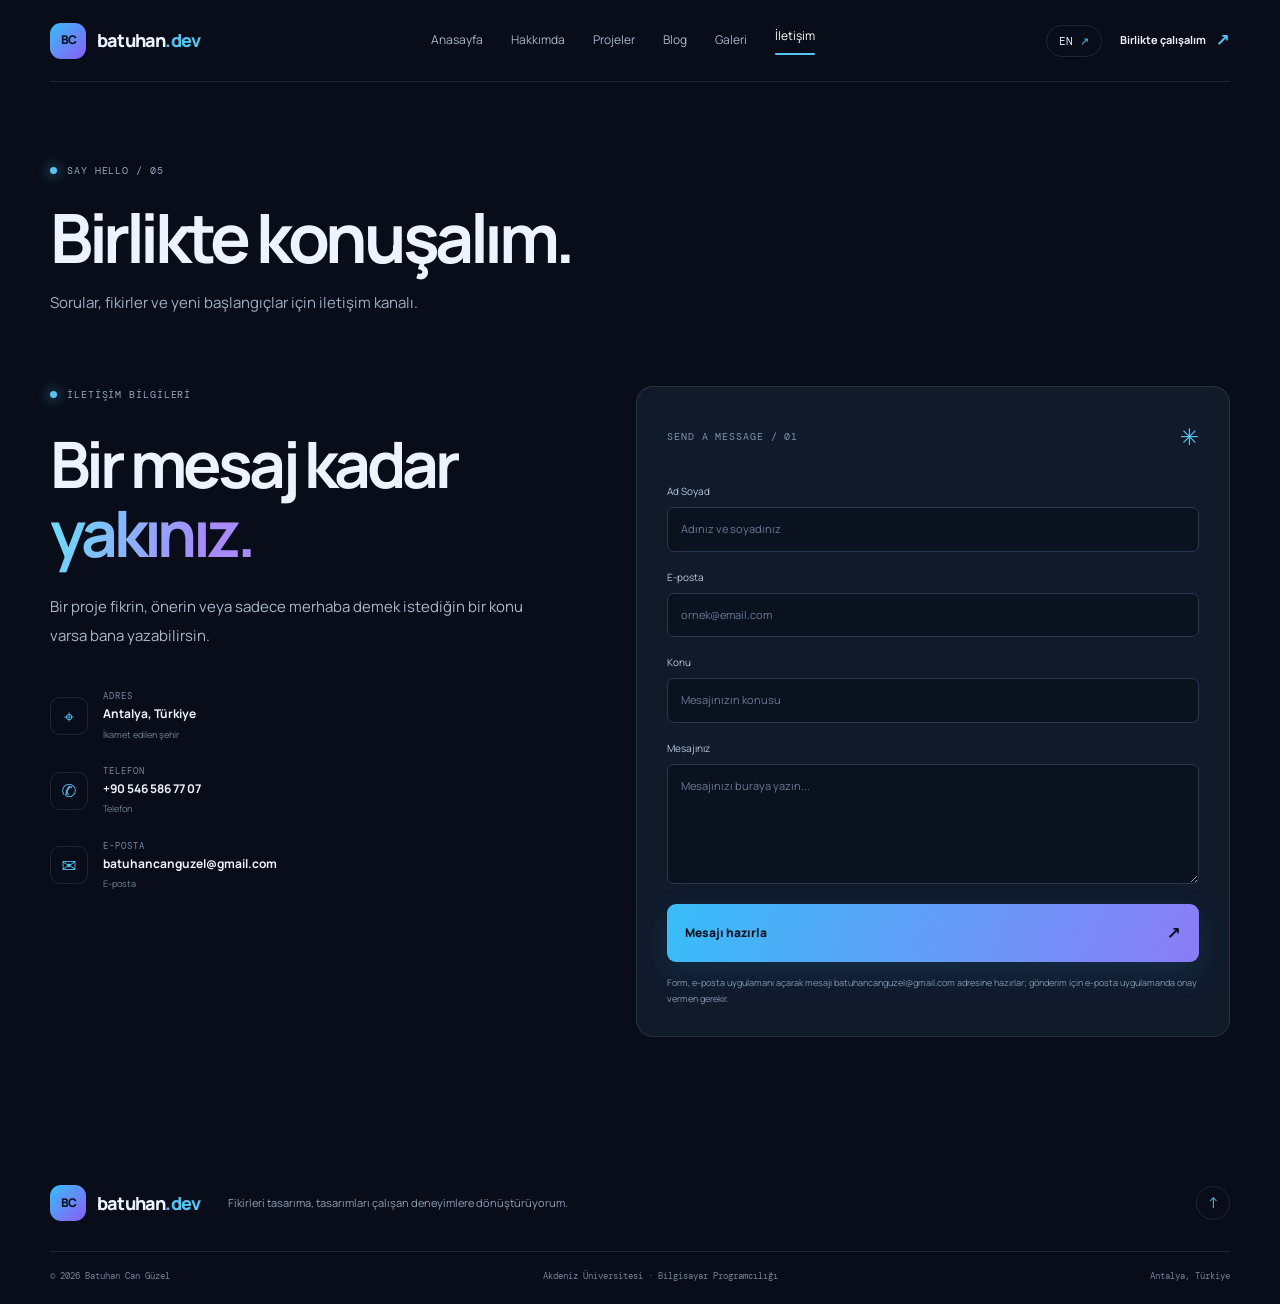
==== contact.html @ fa3dcd1e "Kişisel portfolyo sitesi eklendi Kişisel portfolyo sitesi eklendi" ====
<!DOCTYPE html>
<html lang="tr"><head><meta charset="utf-8"/><meta content="width=device-width, initial-scale=1" name="viewport"/><meta content="#080d19" name="theme-color"/><title>İletişim | Batuhan Can Güzel</title><meta content="Batuhan Can Güzel ile iletişime geçin. Antalya, Türkiye; kişisel iletişim formu ve iletişim bilgileri." name="description"/><meta content="index,follow" name="robots"/><meta content="Batuhan Can Güzel" name="author"/><meta content="website" property="og:type"/><meta content="İletişim | Batuhan Can Güzel" property="og:title"/><meta content="Batuhan Can Güzel ile iletişime geçin. Antalya, Türkiye; kişisel iletişim formu ve iletişim bilgileri." property="og:description"/><meta content="tr_TR" property="og:locale"/><link href="assets/favicon.svg" rel="icon" type="image/svg+xml"/><link href="https://fonts.googleapis.com" rel="preconnect"/><link crossorigin="" href="https://fonts.gstatic.com" rel="preconnect"/><link href="https://fonts.googleapis.com/css2?family=DM+Mono:wght@400;500&amp;family=Manrope:wght@400;500;600;700;800&amp;display=swap" rel="stylesheet"/><link href="css/style.css" rel="stylesheet"/><script type="application/ld+json">{"@context":"https://schema.org","@type":"Person","name":"Batuhan Can Güzel","jobTitle":"Computer Programming Student","description":"Akdeniz Üniversitesi Bilgisayar Programcılığı öğrencisi; web tasarımı ve yazılım teknolojileriyle ilgileniyor.","address":{"@type":"PostalAddress","addressLocality":"Antalya","addressCountry":"TR"},"alumniOf":{"@type":"CollegeOrUniversity","name":"Akdeniz Üniversitesi"},"knowsAbout":["HTML","CSS","JavaScript","Web Design","Responsive Design"],"telephone":"+90 546 586 77 07","email":"batuhancanguzel@gmail.com"}</script></head><body data-page="contact" id="top"><header class="site-header"><a aria-label="Batuhan Can Güzel ana sayfa" class="brand" href="index.html"><span class="brand-mark">BC</span><span class="brand-name">batuhan<span>.dev</span></span></a><button aria-expanded="false" aria-label="Menüyü aç" class="menu-toggle"><i></i><i></i><i></i></button><nav aria-label="Ana navigasyon" class="main-nav"><a data-en="Home" data-nav="index" data-tr="Anasayfa" href="index.html">Anasayfa</a><a data-en="About" data-nav="about" data-tr="Hakkımda" href="about.html">Hakkımda</a><a data-en="Projects" data-nav="projects" data-tr="Projeler" href="projects.html">Projeler</a><a data-en="Blog" data-nav="blog" data-tr="Blog" href="blog.html">Blog</a><a data-en="Gallery" data-nav="gallery" data-tr="Galeri" href="gallery.html">Galeri</a><a data-en="Contact" data-nav="contact" data-tr="İletişim" href="contact.html">İletişim</a></nav><div class="header-actions"><button aria-label="Switch language" class="lang-switch" type="button">EN <span>↗</span></button><a class="header-cta" href="contact.html"><span data-en="Let's connect" data-tr="Birlikte çalışalım">Birlikte çalışalım</span><b>↗</b></a></div></header><main><section class="page-intro wrap"><div class="eyebrow"><span class="eyebrow-dot"></span>SAY HELLO / 05</div><h1>Birlikte konuşalım.</h1><p class="page-lead" data-en="An open channel for questions, ideas and new beginnings." data-tr="Sorular, fikirler ve yeni başlangıçlar için iletişim kanalı.">Sorular, fikirler ve yeni başlangıçlar için iletişim kanalı.</p></section><section class="wrap content-section contact-layout"><div class="contact-copy"><div class="eyebrow"><span class="eyebrow-dot"></span><span data-en="CONTACT DETAILS" data-tr="İLETİŞİM BİLGİLERİ">İLETİŞİM BİLGİLERİ</span></div><h2 data-en="Just one message&lt;br&gt;&lt;em&gt;away.&lt;/em&gt;" data-tr="Bir mesaj kadar&lt;br&gt;&lt;em&gt;yakınız.&lt;/em&gt;">Bir mesaj kadar<br/><em>yakınız.</em></h2><p class="large-copy" data-en="Have a project idea, a suggestion, or just want to say hello? Send me a message." data-tr="Bir proje fikrin, önerin veya sadece merhaba demek istediğin bir konu varsa bana yazabilirsin.">Bir proje fikrin, önerin veya sadece merhaba demek istediğin bir konu varsa bana yazabilirsin.</p><div class="contact-details"><div><span class="detail-icon">⌖</span><p><small data-en="LOCATION" data-tr="ADRES">ADRES</small><strong>Antalya, Türkiye</strong><em data-en="City of residence" data-tr="İkamet edilen şehir">İkamet edilen şehir</em></p></div><div><span class="detail-icon">✆</span><p><small data-en="PHONE" data-tr="TELEFON">TELEFON</small><strong><a href="tel:+905465867707">+90 546 586 77 07</a></strong><em data-en="Phone" data-tr="Telefon">Telefon</em></p></div><div><span class="detail-icon">✉</span><p><small data-en="EMAIL" data-tr="E-POSTA">E-POSTA</small><strong><a href="mailto:batuhancanguzel@gmail.com">batuhancanguzel@gmail.com</a></strong><em data-en="Email" data-tr="E-posta">E-posta</em></p></div></div></div><form class="contact-form" id="contactForm"><div class="form-top"><span class="mono">SEND A MESSAGE / 01</span><span class="form-asterisk">✳</span></div><label data-en="Full name" data-tr="Ad Soyad" for="name">Ad Soyad</label><input data-placeholder-en="Your full name" data-placeholder-tr="Adınız ve soyadınız" id="name" name="name" placeholder="Adınız ve soyadınız" required="" type="text"/><label data-en="Email" data-tr="E-posta" for="email">E-posta</label><input id="email" name="email" placeholder="ornek@email.com" required="" type="email"/><label data-en="Subject" data-tr="Konu" for="subject">Konu</label><input data-placeholder-en="Message subject" data-placeholder-tr="Mesajınızın konusu" id="subject" name="subject" placeholder="Mesajınızın konusu" required="" type="text"/><label data-en="Your message" data-tr="Mesajınız" for="message">Mesajınız</label><textarea data-placeholder-en="Write your message here..." data-placeholder-tr="Mesajınızı buraya yazın..." id="message" name="message" placeholder="Mesajınızı buraya yazın..." required="" rows="5"></textarea><button class="btn btn-primary form-submit" type="submit"><span data-en="Prepare message" data-tr="Mesajı hazırla">Mesajı hazırla</span><b>↗</b></button><p aria-live="polite" class="form-feedback" data-en="The form prepares an email to batuhancanguzel@gmail.com in your mail app; you must confirm sending there." data-tr="Form, e-posta uygulamanı açarak mesajı batuhancanguzel@gmail.com adresine hazırlar; gönderim için e-posta uygulamanda onay vermen gerekir." id="formFeedback" role="status">Form, e-posta uygulamanı açarak mesajı batuhancanguzel@gmail.com adresine hazırlar; gönderim için e-posta uygulamanda onay vermen gerekir.</p></form></section></main><footer class="site-footer"><div class="footer-top"><a class="brand" href="index.html"><span class="brand-mark">BC</span><span class="brand-name">batuhan<span>.dev</span></span></a><p data-en="Turning ideas into designs and designs into working experiences." data-tr="Fikirleri tasarıma, tasarımları çalışan deneyimlere dönüştürüyorum.">Fikirleri tasarıma, tasarımları çalışan deneyimlere dönüştürüyorum.</p><a aria-label="Yukarı çık" class="back-top" href="#top">↑</a></div><div class="footer-bottom"><span>© <span id="year"></span> Batuhan Can Güzel</span><span data-en="Akdeniz University · Computer Programming" data-tr="Akdeniz Üniversitesi · Bilgisayar Programcılığı">Akdeniz Üniversitesi · Bilgisayar Programcılığı</span><span>Antalya, Türkiye</span></div></footer><script defer="" src="js/site.js"></script></body></html>
---- css/style.css ----
/* BATUHAN.DEV — custom responsive portfolio */
:root{--bg:#080d19;--panel:#101827;--panel2:#131e30;--line:rgba(148,163,184,.17);--text:#eef4ff;--muted:#9aa9be;--blue:#55c4f4;--violet:#a78bfa;--accent:#78aaff;--max:1180px;--radius:22px;--font:'Manrope',system-ui,sans-serif;--mono:'DM Mono',monospace}*{box-sizing:border-box}html{scroll-behavior:smooth}body{margin:0;background:var(--bg);color:var(--text);font-family:var(--font);font-size:15px;line-height:1.7;overflow-x:hidden}body:before{content:"";position:fixed;inset:0;pointer-events:none;opacity:.18;z-index:-1;background-image:radial-gradient(rgba(148,163,184,.22) .7px,transparent .7px);background-size:22px 22px}a{color:inherit;text-decoration:none}img{display:block;max-width:100%}button,input,textarea{font:inherit}.wrap{width:min(var(--max),calc(100% - 40px));margin-inline:auto}.mono,.eyebrow,.post-meta,.timeline-date,.gallery-item figcaption>span{font-family:var(--mono);letter-spacing:.09em;font-size:10px}.site-header{height:82px;width:min(var(--max),calc(100% - 40px));margin:auto;display:flex;align-items:center;justify-content:space-between;border-bottom:1px solid var(--line);position:relative;z-index:20}.brand{display:flex;align-items:center;gap:11px;flex-shrink:0}.brand-mark{width:36px;height:36px;display:grid;place-items:center;border-radius:11px;background:linear-gradient(135deg,#38bdf8,#8b5cf6);font-weight:800;color:#07111e;font-size:12px;letter-spacing:-1px}.brand-name{font-size:18px;font-weight:800;letter-spacing:-.8px}.brand-name span{color:var(--blue)}.main-nav{display:flex;align-items:center;gap:28px}.main-nav a{font-size:12px;color:#a9b6c9;transition:.2s}.main-nav a:hover,.main-nav a.active{color:#fff}.main-nav a.active:after{content:"";display:block;height:2px;background:var(--blue);margin-top:7px;border-radius:4px}.header-actions{display:flex;align-items:center;gap:18px}.lang-switch{background:transparent;border:1px solid var(--line);color:#dbeafe;padding:8px 12px;border-radius:50px;font:11px var(--mono);cursor:pointer}.lang-switch span{color:var(--blue)}.header-cta{font-size:11px;font-weight:700;display:flex;gap:10px;align-items:center}.header-cta b{color:var(--blue);font-size:17px}.menu-toggle{display:none}.hero{min-height:640px;display:grid;grid-template-columns:1.04fr .96fr;align-items:center;gap:50px;padding-top:46px;padding-bottom:75px}.eyebrow{display:flex;align-items:center;gap:10px;color:#92a7c1}.eyebrow-dot{width:7px;height:7px;background:var(--blue);box-shadow:0 0 14px var(--blue);border-radius:50%;display:inline-block;flex-shrink:0}.eyebrow-line{height:1px;width:48px;background:var(--line)}h1,h2,h3,p{margin-top:0}h1,h2{letter-spacing:-.065em;line-height:1.08;font-weight:700}h1{font-size:clamp(48px,6.2vw,76px);margin:24px 0 22px}h2{font-size:clamp(34px,4.2vw,52px);margin:20px 0 0}h1 em,h2 em{font-style:normal;background:linear-gradient(100deg,#70d6fa 8%,#a78bfa 75%);background-clip:text;color:transparent}.hero-lead,.large-copy{color:#aab7ca;font-size:16px;line-height:1.9;max-width:560px}.hero-actions{display:flex;align-items:center;gap:25px;margin-top:30px}.btn{display:inline-flex;align-items:center;justify-content:space-between;gap:25px;border:0;border-radius:9px;padding:15px 18px;font-size:12px;font-weight:800;transition:transform .25s,box-shadow .25s;cursor:pointer}.btn:hover{transform:translateY(-3px)}.btn-primary{background:linear-gradient(110deg,#38bdf8,#8b7cf6);color:#07111e;box-shadow:0 10px 30px rgba(56,189,248,.13)}.btn b{font-size:17px}.text-link{font-size:12px;color:#d4dfef;display:inline-flex;align-items:center;gap:12px}.text-link span:last-child{font-size:18px;color:var(--blue);transition:transform .2s}.text-link:hover span:last-child{transform:translateX(5px)}.hero-meta{display:flex;gap:26px;align-items:center;margin-top:54px;color:#8294ad;font-size:10px}.hero-meta>span:first-child{display:flex;align-items:center;gap:9px}.status-pulse{width:7px;height:7px;border-radius:50%;background:#4ade80;box-shadow:0 0 0 4px rgba(74,222,128,.1)}.hero-visual{position:relative;min-height:500px;display:grid;place-items:center}.visual-glow{position:absolute;width:360px;height:360px;border-radius:50%;background:radial-gradient(circle,rgba(64,146,255,.23),rgba(139,92,246,.12) 48%,transparent 72%);filter:blur(12px)}.orbit{position:absolute;border:1px solid rgba(125,170,230,.18);border-radius:50%;transform:rotate(-22deg)}.orbit-one{width:500px;height:230px}.orbit-two{width:440px;height:310px;transform:rotate(48deg)}.profile-card{position:relative;width:min(330px,82%);padding:15px;background:rgba(17,29,49,.88);border:1px solid rgba(148,183,230,.23);border-radius:20px;box-shadow:0 28px 90px rgba(0,0,0,.35);transform:rotate(2deg);backdrop-filter:blur(12px)}.profile-card-top,.profile-card-bottom{display:flex;justify-content:space-between;align-items:center}.profile-card-top{color:#8093ad;padding:3px 4px 13px}.card-dots{letter-spacing:3px;color:#71839b;font-size:9px}.profile-avatar{height:300px;overflow:hidden;border-radius:13px;background:#1b2940}.profile-avatar img{width:100%;height:100%;object-fit:cover}.profile-card-bottom{padding:15px 4px 4px}.profile-card-bottom div{display:grid;gap:3px}.profile-card-bottom strong{font-size:13px}.profile-card-bottom span:not(.card-arrow){font-size:10px;color:#8fa3bc}.card-arrow{color:var(--blue);font-size:22px}.floating-tag{position:absolute;display:flex;align-items:center;gap:9px;padding:11px 14px;background:#121e31;border:1px solid rgba(148,183,230,.2);border-radius:10px;box-shadow:0 12px 35px rgba(0,0,0,.25);font-size:10px;color:#c9d6e8}.tag-code{top:95px;left:0}.tag-design{right:-5px;bottom:100px}.tag-icon{font-size:17px;color:var(--blue)}.visual-index{position:absolute;right:12px;top:20px;color:#6f839e}.ticker{overflow:hidden;border-block:1px solid var(--line);background:#0c1422}.ticker-track{display:flex;align-items:center;justify-content:space-around;gap:38px;white-space:nowrap;min-width:850px;padding:17px 0;color:#8799b2;font:10px var(--mono);letter-spacing:.17em}.ticker-track b{color:var(--blue);font-size:17px}.section{padding-top:110px;padding-bottom:110px}.section-muted{background:#0b1321;border-block:1px solid rgba(148,163,184,.07)}.section-heading{display:flex;justify-content:space-between;align-items:end;gap:30px;margin-bottom:48px}.section-heading h2{margin-top:18px}.section-heading>.text-link{margin-bottom:7px}.intro-grid{display:grid;grid-template-columns:1.25fr .75fr;gap:100px;align-items:start}.intro-grid .large-copy{font-size:19px;max-width:680px}.intro-note{border-left:1px solid rgba(85,196,244,.4);padding:8px 0 8px 22px;margin-top:5px}.note-number{font:10px var(--mono);color:var(--blue)}.intro-note p{font-size:12px;color:#98a8be;margin:14px 0 0}.project-grid{display:grid;grid-template-columns:repeat(3,1fr);gap:20px}.project-card{display:block}.project-art{position:relative;padding:10px;background:#111d30;border:1px solid var(--line);border-radius:15px;overflow:hidden}.project-art img{width:100%;aspect-ratio:1.5;object-fit:cover;border-radius:9px;transition:transform .5s}.project-card:hover .project-art img{transform:scale(1.035)}.art-index{position:absolute;top:20px;left:20px;background:rgba(7,13,25,.7);border:1px solid rgba(255,255,255,.2);border-radius:5px;padding:4px 8px;font:10px var(--mono)}.project-info{display:flex;justify-content:space-between;align-items:center;padding:18px 3px}.project-info h3{font-size:15px;margin:0 0 4px}.project-info p{font-size:10px;color:#8fa0b7;margin:0}.round-arrow{width:34px;height:34px;border:1px solid var(--line);border-radius:50%;display:grid;place-items:center;color:var(--blue);transition:.2s}.project-card:hover .round-arrow{background:var(--blue);color:#07111e}.interest-grid{display:grid;grid-template-columns:repeat(4,1fr);border-block:1px solid var(--line)}.interest-item{padding:30px 23px;border-right:1px solid var(--line)}.interest-item:first-child{padding-left:0}.interest-item:last-child{border:0}.interest-symbol{font-size:25px;color:var(--blue)}.interest-item h3{font-size:14px;margin:17px 0 7px}.interest-item p{font-size:11px;color:#94a6bd;margin:0}.closing-cta{background:linear-gradient(110deg,#12334b,#25234c 65%,#30204b);padding:76px 0}.closing-inner{display:flex;align-items:center;justify-content:space-between;gap:30px}.closing-cta h2{font-size:clamp(40px,5vw,62px);margin-top:18px}.btn-light{background:#eff6ff;color:#101827}.site-footer{width:min(var(--max),calc(100% - 40px));margin:auto;padding:38px 0 22px}.footer-top{display:flex;align-items:center;gap:28px;border-bottom:1px solid var(--line);padding-bottom:30px}.footer-top p{margin:0;color:#8fa0b7;font-size:11px}.back-top{margin-left:auto;width:34px;height:34px;border:1px solid var(--line);border-radius:50%;display:grid;place-items:center;color:var(--blue)}.footer-bottom{display:flex;justify-content:space-between;gap:20px;padding-top:18px;color:#71849c;font:9px var(--mono)}.page-intro{padding-top:80px;padding-bottom:45px}.page-intro h1{font-size:clamp(45px,6vw,68px);margin:22px 0 0;max-width:900px}.page-lead{width:min(var(--max),calc(100% - 40px));margin:-15px auto 58px;color:#9eafc5;font-size:15px;max-width:650px}.content-section{padding-bottom:110px}.about-layout{display:grid;grid-template-columns:320px 1fr;gap:85px;padding-top:35px}.portrait-frame{position:relative;border-radius:18px;overflow:hidden;background:#17243a}.portrait-frame img{width:100%;aspect-ratio:4/5;object-fit:cover}.photo-edit-label{position:absolute;bottom:15px;left:15px;padding:7px 10px;border-radius:5px;background:rgba(8,13,25,.75);font:9px var(--mono);letter-spacing:.12em;color:#cdeaff}.side-contact{margin-top:22px;padding:20px;border:1px solid var(--line);border-radius:13px}.side-contact>.mono{color:var(--blue)}.side-contact p{display:grid;margin:18px 0 0;gap:2px}.side-contact p span{font-size:10px;color:#7f91aa}.side-contact p strong{font-size:12px;font-weight:600}.about-main h2{font-size:clamp(42px,5vw,62px);margin:26px 0}.about-main .large-copy{font-size:17px}.about-main>p:not(.large-copy){color:#99a9bd;font-size:13px;line-height:1.9}.about-main blockquote{margin:32px 0;padding:23px 27px;border-left:2px solid var(--blue);background:#101b2c;border-radius:0 12px 12px 0}.about-main blockquote p{font-size:15px;color:#d8e5f5;margin:0 0 10px}.about-main cite{font:9px var(--mono);letter-spacing:.1em;color:#7f94af}.code-heading{display:flex;justify-content:space-between;color:var(--blue);font:9px var(--mono);letter-spacing:.1em;margin-bottom:10px}.about-code pre,.code-snippet pre{background:#070d18;border:1px solid var(--line);padding:19px;border-radius:11px;overflow:auto;color:#c4d5e9;font:11px/1.9 var(--mono)}.abbr-note{font-size:12px!important;margin-top:18px}.abbr-note abbr{color:#9ddfff;text-decoration:underline dotted}.abbr-note code{color:#c4b5fd;background:#151c31;padding:3px 5px;border-radius:4px}.timeline{border-top:1px solid var(--line)}.timeline-row{position:relative;display:grid;grid-template-columns:180px 1fr;gap:20px;padding:27px 0;border-bottom:1px solid var(--line)}.timeline-date{color:var(--blue);padding-top:7px}.timeline-row h3{font-size:17px;margin:0 0 4px}.timeline-row p{color:#91a3ba;font-size:12px;margin:0}.timeline-dot{position:absolute;left:-5px;top:38px;width:9px;height:9px;border-radius:50%;background:var(--blue);box-shadow:0 0 0 5px rgba(85,196,244,.1)}.small-note{font:10px var(--mono);color:#8396af}.table-wrap{overflow-x:auto;border:1px solid var(--line);border-radius:13px}.schedule-table{width:100%;border-collapse:collapse;min-width:650px;text-align:left}.schedule-table th{font:9px var(--mono);letter-spacing:.12em;color:#7f95b1;background:#111d2f;padding:17px 20px}.schedule-table td{font-size:11px;color:#b8c8dc;padding:16px 20px;border-top:1px solid var(--line)}.schedule-table td:first-child{font:10px var(--mono);color:#6fcdf3}.schedule-table tr:hover td{background:rgba(85,196,244,.035)}.skills-layout{display:grid;grid-template-columns:.9fr 1.1fr;gap:100px}.skills-layout h2{margin:20px 0}.skills-layout>div:first-child p{font-size:11px;color:#8799b0;max-width:330px}.skill{margin-bottom:22px}.skill>div:first-child{display:flex;justify-content:space-between;font-size:11px;margin-bottom:9px}.skill>div:first-child span{font:10px var(--mono);color:var(--blue)}.skill-track{height:5px;border-radius:5px;background:#1d2b42;overflow:hidden}.skill-track i{display:block;width:var(--level);height:100%;border-radius:5px;background:linear-gradient(90deg,#38bdf8,#a78bfa)}.lists-layout{display:grid;grid-template-columns:1fr 1fr;gap:100px}.lists-layout h2{margin-bottom:25px}.number-list,.clean-list{padding:0;margin:0;list-style:none;counter-reset:interest}.number-list li{counter-increment:interest;display:flex;align-items:center;gap:15px;padding:13px 0;border-bottom:1px solid var(--line);font-size:12px;color:#c8d5e6}.number-list li:before{content:"0" counter(interest);font:10px var(--mono);color:var(--blue)}.clean-list li{position:relative;padding:13px 0 13px 23px;border-bottom:1px solid var(--line);font-size:12px;color:#c8d5e6}.clean-list li:before{content:"↗";position:absolute;left:0;color:var(--blue)}.project-feature{display:grid;grid-template-columns:1.1fr .9fr;gap:65px;align-items:center;margin:10px 0 90px;scroll-margin-top:100px}.project-feature.reverse{grid-template-columns:.9fr 1.1fr}.project-feature.reverse .project-feature-image{order:2}.project-feature-image{padding:12px;background:#111d30;border:1px solid var(--line);border-radius:17px}.project-feature-image img{width:100%;aspect-ratio:1.5;object-fit:cover;border-radius:9px}.project-feature-copy>.mono{color:var(--blue)}.project-feature-copy h2{font-size:clamp(42px,5vw,60px);margin:21px 0}.project-feature-copy p{font-size:13px;color:#9bacc0;line-height:1.9}.tag-list{display:flex;flex-wrap:wrap;gap:8px;margin-top:23px}.tag-list span{padding:6px 9px;border:1px solid var(--line);border-radius:4px;color:#9eb0c7;font:9px var(--mono)}.notice-box{display:flex;gap:16px;padding:20px 23px;border:1px solid rgba(85,196,244,.22);background:rgba(28,71,102,.15);border-radius:12px}.notice-icon{font-size:20px;color:var(--blue)}.notice-box p{font-size:11px;color:#a4b6cc;margin:0;line-height:1.8}.blog-list{display:grid;gap:75px}.blog-post{display:grid;grid-template-columns:.9fr 1.1fr;gap:55px;align-items:start;padding-bottom:65px;border-bottom:1px solid var(--line)}.blog-image{position:relative;padding:9px;border:1px solid var(--line);border-radius:15px;background:#111d30}.blog-image img{width:100%;border-radius:8px;aspect-ratio:1.5;object-fit:cover}.blog-number{position:absolute;top:20px;left:20px;padding:5px 9px;background:rgba(8,13,25,.8);border:1px solid var(--line);border-radius:5px;font:10px var(--mono)}.post-meta{display:flex;gap:18px;color:#71c8ef;margin:0 0 15px}.post-meta span+span{color:#7e90a8}.blog-copy h2{font-size:clamp(26px,3vw,36px);letter-spacing:-.04em;margin:0 0 18px}.blog-copy>p{font-size:12px;line-height:1.9;color:#9eafc4}.code-snippet{margin:20px 0}.code-snippet>.mono{font-size:9px;color:var(--blue)}.code-snippet pre{margin:8px 0}.gallery-grid{display:grid;grid-template-columns:1.2fr .8fr .8fr;grid-auto-rows:290px;gap:17px}.gallery-item{position:relative;margin:0;overflow:hidden;border-radius:15px;background:#14213a;border:1px solid var(--line)}.gallery-item img{width:100%;height:100%;object-fit:cover;transition:transform .5s}.gallery-item:hover img{transform:scale(1.04)}.gallery-item:after{content:"";position:absolute;inset:35% 0 0;background:linear-gradient(transparent,rgba(5,10,19,.94))}.gallery-item figcaption{position:absolute;z-index:1;bottom:20px;left:21px;right:20px}.gallery-item figcaption>span{color:#80d8ff}.gallery-item figcaption strong{display:block;font-size:15px;margin:7px 0 2px}.gallery-item figcaption p{font-size:10px;color:#afbed1;margin:0}.gallery-large{grid-row:span 2}.gallery-wide{grid-column:span 2}.gallery-grid+.notice-box{margin-top:35px}.contact-layout{display:grid;grid-template-columns:.9fr 1.1fr;gap:100px;padding-top:25px}.contact-copy h2{font-size:clamp(45px,5vw,65px);margin:26px 0}.contact-copy .large-copy{font-size:15px}.contact-details{margin-top:40px;display:grid;gap:23px}.contact-details>div{display:flex;gap:15px;align-items:center}.detail-icon{width:38px;height:38px;border:1px solid var(--line);border-radius:10px;display:grid;place-items:center;color:var(--blue);font-size:18px}.contact-details p{display:grid;gap:2px;margin:0}.contact-details small{font:9px var(--mono);color:#7188a4;letter-spacing:.12em}.contact-details strong{font-size:12px}.contact-details em{font-style:normal;font-size:9px;color:#71839b}.contact-form{padding:30px;background:#101a2b;border:1px solid var(--line);border-radius:17px}.form-top{display:flex;justify-content:space-between;align-items:center;margin-bottom:27px;color:#7e94b1}.form-asterisk{font-size:23px;color:var(--blue)}.contact-form label{display:block;font-size:10px;color:#b6c7dc;margin:17px 0 7px}.contact-form input,.contact-form textarea{display:block;width:100%;border:1px solid #263751;background:#0a1220;color:#eef4ff;border-radius:7px;padding:12px 13px;font-size:11px;outline:none;resize:vertical}.contact-form input:focus,.contact-form textarea:focus{border-color:#55c4f4;box-shadow:0 0 0 3px rgba(85,196,244,.08)}.contact-form input::placeholder,.contact-form textarea::placeholder{color:#667b97}.form-submit{width:100%;margin-top:20px}.form-feedback{margin:13px 0 0;color:#8297b2;font-size:9px;line-height:1.7}.form-feedback.success{color:#86efac}.form-feedback.error{color:#fda4af}
@media(max-width:1000px){.main-nav{gap:17px}.header-cta{display:none}.hero{gap:20px}.hero-visual{transform:scale(.9)}.about-layout{gap:45px;grid-template-columns:280px 1fr}.contact-layout{gap:55px}.skills-layout,.lists-layout{gap:55px}.blog-post{gap:30px}}
@media(max-width:760px){.wrap,.site-header,.site-footer{width:min(100% - 34px,var(--max))}.site-header{height:70px}.menu-toggle{display:flex;flex-direction:column;gap:5px;border:0;background:transparent;padding:8px;order:3}.menu-toggle i{display:block;width:21px;height:2px;background:#d8e6f6;border-radius:3px}.main-nav{display:none;position:absolute;top:69px;left:-17px;right:-17px;background:#0d1728;padding:18px 22px 22px;border-bottom:1px solid var(--line);flex-direction:column;align-items:stretch;gap:0}.main-nav.open{display:flex}.main-nav a{padding:12px 0;border-bottom:1px solid rgba(148,163,184,.09)}.main-nav a.active:after{display:none}.header-actions{margin-left:auto;margin-right:12px}.brand-name{font-size:16px}.hero{grid-template-columns:1fr;padding-top:65px;padding-bottom:55px;gap:20px}.hero-copy{position:relative;z-index:2}.hero h1{font-size:clamp(46px,12vw,68px)}.hero-lead{font-size:14px}.hero-visual{min-height:430px;transform:none;margin-top:0}.profile-card{width:270px}.profile-avatar{height:260px}.orbit-one{width:370px;height:200px}.orbit-two{width:340px;height:260px}.tag-code{left:0;top:60px}.tag-design{right:0;bottom:65px}.hero-meta{margin-top:35px;flex-wrap:wrap}.ticker-track{justify-content:flex-start;padding-left:20px}.section{padding-top:75px;padding-bottom:75px}.section-heading{align-items:flex-start;flex-direction:column;gap:20px;margin-bottom:32px}.section-heading h2{font-size:clamp(34px,9vw,46px)}.intro-grid{grid-template-columns:1fr;gap:25px}.intro-grid .large-copy{font-size:16px}.project-grid{grid-template-columns:1fr;gap:12px}.project-art img{aspect-ratio:1.7}.interest-grid{grid-template-columns:1fr 1fr}.interest-item{padding:22px 14px;border-bottom:1px solid var(--line)}.interest-item:nth-child(2){border-right:0}.interest-item:nth-child(3){padding-left:0}.interest-item:nth-child(3),.interest-item:nth-child(4){border-bottom:0}.closing-cta{padding:58px 0}.closing-inner{align-items:flex-start;flex-direction:column}.closing-cta h2{font-size:48px}.footer-top{flex-wrap:wrap;gap:15px}.footer-top p{width:100%;order:3}.footer-bottom{flex-direction:column;gap:8px}.page-intro{padding-top:58px;padding-bottom:35px}.page-intro h1{font-size:clamp(42px,11vw,58px)}.page-lead{margin:-5px auto 38px;font-size:13px}.content-section{padding-bottom:75px}.about-layout{grid-template-columns:1fr;gap:35px;padding-top:10px}.about-side{display:grid;grid-template-columns:130px 1fr;gap:15px;align-items:start}.portrait-frame img{aspect-ratio:3/4}.side-contact{margin:0;padding:13px}.side-contact p{margin-top:10px}.about-main h2{font-size:48px}.about-main .large-copy{font-size:15px}.timeline-row{grid-template-columns:1fr;gap:8px;padding-left:20px}.timeline-dot{left:0;top:32px;width:7px;height:7px}.small-note{line-height:1.6}.skills-layout,.lists-layout{grid-template-columns:1fr;gap:35px}.project-feature,.project-feature.reverse{grid-template-columns:1fr;gap:25px;margin:0 0 60px}.project-feature.reverse .project-feature-image{order:0}.project-feature-copy h2{font-size:48px}.blog-list{gap:48px}.blog-post{grid-template-columns:1fr;gap:22px;padding-bottom:45px}.blog-copy h2{font-size:29px}.gallery-grid{grid-template-columns:1fr 1fr;grid-auto-rows:220px;gap:10px}.gallery-large{grid-row:span 2}.gallery-wide{grid-column:span 2}.gallery-item figcaption{left:13px;bottom:13px}.gallery-item figcaption strong{font-size:12px}.gallery-item figcaption p{font-size:9px}.gallery-item figcaption>span{font-size:8px}.contact-layout{grid-template-columns:1fr;gap:40px}.contact-copy h2{font-size:50px}.contact-form{padding:21px}.schedule-table th,.schedule-table td{padding:13px 14px}}
@media(max-width:390px){.wrap,.site-header,.site-footer{width:calc(100% - 28px)}.lang-switch{padding:7px 9px}.hero-actions{align-items:flex-start;flex-direction:column;gap:17px}.about-side{grid-template-columns:110px 1fr}.gallery-grid{grid-auto-rows:185px}.contact-copy h2{font-size:45px}}
@media(prefers-reduced-motion:reduce){*,*::before,*::after{scroll-behavior:auto!important;animation-duration:.01ms!important;animation-iteration-count:1!important;transition-duration:.01ms!important}}

/* Personal details and course-project additions */
.schedule-table caption{caption-side:top;text-align:left;padding:0 0 12px;color:#8da2bc;font-size:11px;letter-spacing:.04em}
.schedule-footnote{margin-top:14px;line-height:1.7}
.contact-details a{color:inherit;text-decoration:none;transition:color .2s}
.contact-details a:hover{color:#66c8f5}
.course-projects{background:#0c1525;border-top:1px solid rgba(148,163,184,.1);border-bottom:1px solid rgba(148,163,184,.1)}
.video-project-grid{display:grid;grid-template-columns:repeat(2,minmax(0,1fr));gap:22px}
.video-project{overflow:hidden;border:1px solid var(--line);border-radius:16px;background:#101a2b}
.video-frame{position:relative;aspect-ratio:16/9;background:#050a13}
.video-frame iframe{position:absolute;inset:0;width:100%;height:100%;border:0}
.video-project-copy{padding:23px 24px 25px}
.video-project-copy .mono{color:#71c8ef;font-size:9px}
.video-project-copy h3{margin:12px 0 8px;font-size:20px;letter-spacing:-.03em}
.video-project-copy p{margin:0 0 15px;color:#9eafc4;font-size:11px;line-height:1.85}
.text-link{color:#75d4ff;text-decoration:none;font-size:11px;font-weight:700}
.text-link:hover{text-decoration:underline}
@media(max-width:760px){.video-project-grid{grid-template-columns:1fr}.video-project-copy{padding:20px}.schedule-table{min-width:760px}.table-wrap{overflow-x:auto}}

/* Keep page introductions readable: lead copy follows the heading with clear spacing. */
.page-intro .page-lead{width:auto;max-width:820px;margin:16px 0 0;text-align:left}
@media(max-width:760px){.page-intro .page-lead{margin:12px 0 30px;font-size:13px}}
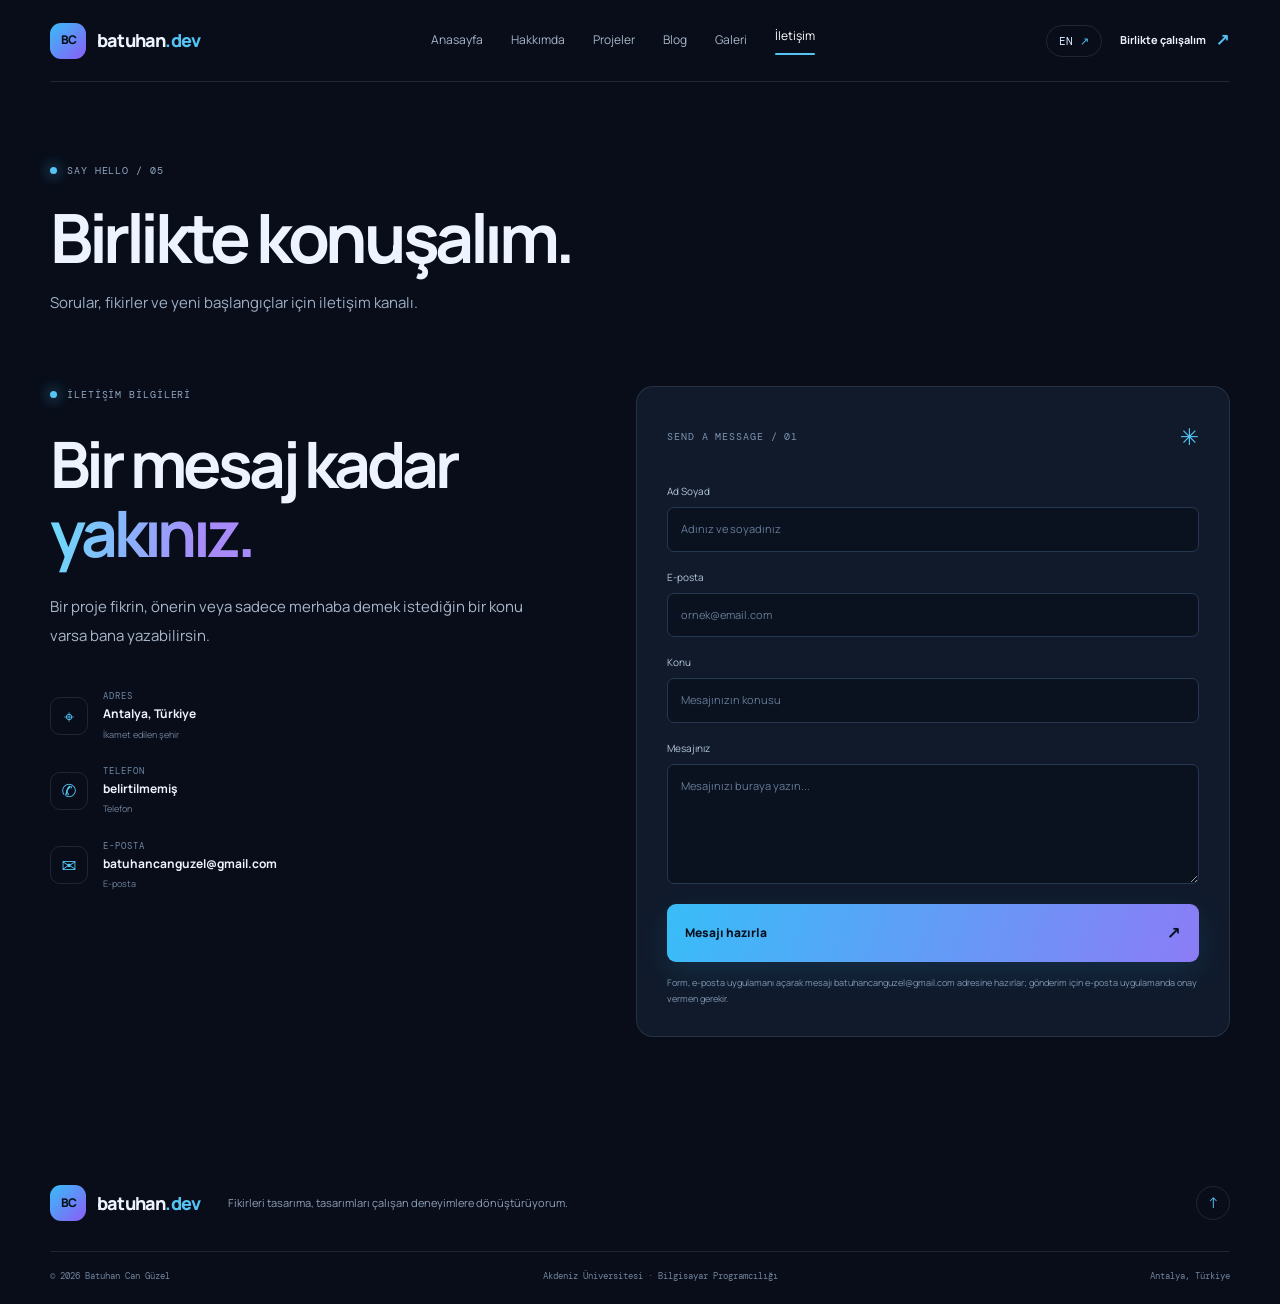
==== commit c4cbd70d: "Update contact.html" ====
--- a/contact.html
+++ b/contact.html
@@ -1,2 +1,2 @@
 <!DOCTYPE html>
-<html lang="tr"><head><meta charset="utf-8"/><meta content="width=device-width, initial-scale=1" name="viewport"/><meta content="#080d19" name="theme-color"/><title>İletişim | Batuhan Can Güzel</title><meta content="Batuhan Can Güzel ile iletişime geçin. Antalya, Türkiye; kişisel iletişim formu ve iletişim bilgileri." name="description"/><meta content="index,follow" name="robots"/><meta content="Batuhan Can Güzel" name="author"/><meta content="website" property="og:type"/><meta content="İletişim | Batuhan Can Güzel" property="og:title"/><meta content="Batuhan Can Güzel ile iletişime geçin. Antalya, Türkiye; kişisel iletişim formu ve iletişim bilgileri." property="og:description"/><meta content="tr_TR" property="og:locale"/><link href="assets/favicon.svg" rel="icon" type="image/svg+xml"/><link href="https://fonts.googleapis.com" rel="preconnect"/><link crossorigin="" href="https://fonts.gstatic.com" rel="preconnect"/><link href="https://fonts.googleapis.com/css2?family=DM+Mono:wght@400;500&amp;family=Manrope:wght@400;500;600;700;800&amp;display=swap" rel="stylesheet"/><link href="css/style.css" rel="stylesheet"/><script type="application/ld+json">{"@context":"https://schema.org","@type":"Person","name":"Batuhan Can Güzel","jobTitle":"Computer Programming Student","description":"Akdeniz Üniversitesi Bilgisayar Programcılığı öğrencisi; web tasarımı ve yazılım teknolojileriyle ilgileniyor.","address":{"@type":"PostalAddress","addressLocality":"Antalya","addressCountry":"TR"},"alumniOf":{"@type":"CollegeOrUniversity","name":"Akdeniz Üniversitesi"},"knowsAbout":["HTML","CSS","JavaScript","Web Design","Responsive Design"],"telephone":"+90 546 586 77 07","email":"batuhancanguzel@gmail.com"}</script></head><body data-page="contact" id="top"><header class="site-header"><a aria-label="Batuhan Can Güzel ana sayfa" class="brand" href="index.html"><span class="brand-mark">BC</span><span class="brand-name">batuhan<span>.dev</span></span></a><button aria-expanded="false" aria-label="Menüyü aç" class="menu-toggle"><i></i><i></i><i></i></button><nav aria-label="Ana navigasyon" class="main-nav"><a data-en="Home" data-nav="index" data-tr="Anasayfa" href="index.html">Anasayfa</a><a data-en="About" data-nav="about" data-tr="Hakkımda" href="about.html">Hakkımda</a><a data-en="Projects" data-nav="projects" data-tr="Projeler" href="projects.html">Projeler</a><a data-en="Blog" data-nav="blog" data-tr="Blog" href="blog.html">Blog</a><a data-en="Gallery" data-nav="gallery" data-tr="Galeri" href="gallery.html">Galeri</a><a data-en="Contact" data-nav="contact" data-tr="İletişim" href="contact.html">İletişim</a></nav><div class="header-actions"><button aria-label="Switch language" class="lang-switch" type="button">EN <span>↗</span></button><a class="header-cta" href="contact.html"><span data-en="Let's connect" data-tr="Birlikte çalışalım">Birlikte çalışalım</span><b>↗</b></a></div></header><main><section class="page-intro wrap"><div class="eyebrow"><span class="eyebrow-dot"></span>SAY HELLO / 05</div><h1>Birlikte konuşalım.</h1><p class="page-lead" data-en="An open channel for questions, ideas and new beginnings." data-tr="Sorular, fikirler ve yeni başlangıçlar için iletişim kanalı.">Sorular, fikirler ve yeni başlangıçlar için iletişim kanalı.</p></section><section class="wrap content-section contact-layout"><div class="contact-copy"><div class="eyebrow"><span class="eyebrow-dot"></span><span data-en="CONTACT DETAILS" data-tr="İLETİŞİM BİLGİLERİ">İLETİŞİM BİLGİLERİ</span></div><h2 data-en="Just one message&lt;br&gt;&lt;em&gt;away.&lt;/em&gt;" data-tr="Bir mesaj kadar&lt;br&gt;&lt;em&gt;yakınız.&lt;/em&gt;">Bir mesaj kadar<br/><em>yakınız.</em></h2><p class="large-copy" data-en="Have a project idea, a suggestion, or just want to say hello? Send me a message." data-tr="Bir proje fikrin, önerin veya sadece merhaba demek istediğin bir konu varsa bana yazabilirsin.">Bir proje fikrin, önerin veya sadece merhaba demek istediğin bir konu varsa bana yazabilirsin.</p><div class="contact-details"><div><span class="detail-icon">⌖</span><p><small data-en="LOCATION" data-tr="ADRES">ADRES</small><strong>Antalya, Türkiye</strong><em data-en="City of residence" data-tr="İkamet edilen şehir">İkamet edilen şehir</em></p></div><div><span class="detail-icon">✆</span><p><small data-en="PHONE" data-tr="TELEFON">TELEFON</small><strong><a href="tel:+905465867707">+90 546 586 77 07</a></strong><em data-en="Phone" data-tr="Telefon">Telefon</em></p></div><div><span class="detail-icon">✉</span><p><small data-en="EMAIL" data-tr="E-POSTA">E-POSTA</small><strong><a href="mailto:batuhancanguzel@gmail.com">batuhancanguzel@gmail.com</a></strong><em data-en="Email" data-tr="E-posta">E-posta</em></p></div></div></div><form class="contact-form" id="contactForm"><div class="form-top"><span class="mono">SEND A MESSAGE / 01</span><span class="form-asterisk">✳</span></div><label data-en="Full name" data-tr="Ad Soyad" for="name">Ad Soyad</label><input data-placeholder-en="Your full name" data-placeholder-tr="Adınız ve soyadınız" id="name" name="name" placeholder="Adınız ve soyadınız" required="" type="text"/><label data-en="Email" data-tr="E-posta" for="email">E-posta</label><input id="email" name="email" placeholder="ornek@email.com" required="" type="email"/><label data-en="Subject" data-tr="Konu" for="subject">Konu</label><input data-placeholder-en="Message subject" data-placeholder-tr="Mesajınızın konusu" id="subject" name="subject" placeholder="Mesajınızın konusu" required="" type="text"/><label data-en="Your message" data-tr="Mesajınız" for="message">Mesajınız</label><textarea data-placeholder-en="Write your message here..." data-placeholder-tr="Mesajınızı buraya yazın..." id="message" name="message" placeholder="Mesajınızı buraya yazın..." required="" rows="5"></textarea><button class="btn btn-primary form-submit" type="submit"><span data-en="Prepare message" data-tr="Mesajı hazırla">Mesajı hazırla</span><b>↗</b></button><p aria-live="polite" class="form-feedback" data-en="The form prepares an email to batuhancanguzel@gmail.com in your mail app; you must confirm sending there." data-tr="Form, e-posta uygulamanı açarak mesajı batuhancanguzel@gmail.com adresine hazırlar; gönderim için e-posta uygulamanda onay vermen gerekir." id="formFeedback" role="status">Form, e-posta uygulamanı açarak mesajı batuhancanguzel@gmail.com adresine hazırlar; gönderim için e-posta uygulamanda onay vermen gerekir.</p></form></section></main><footer class="site-footer"><div class="footer-top"><a class="brand" href="index.html"><span class="brand-mark">BC</span><span class="brand-name">batuhan<span>.dev</span></span></a><p data-en="Turning ideas into designs and designs into working experiences." data-tr="Fikirleri tasarıma, tasarımları çalışan deneyimlere dönüştürüyorum.">Fikirleri tasarıma, tasarımları çalışan deneyimlere dönüştürüyorum.</p><a aria-label="Yukarı çık" class="back-top" href="#top">↑</a></div><div class="footer-bottom"><span>© <span id="year"></span> Batuhan Can Güzel</span><span data-en="Akdeniz University · Computer Programming" data-tr="Akdeniz Üniversitesi · Bilgisayar Programcılığı">Akdeniz Üniversitesi · Bilgisayar Programcılığı</span><span>Antalya, Türkiye</span></div></footer><script defer="" src="js/site.js"></script></body></html>+<html lang="tr"><head><meta charset="utf-8"/><meta content="width=device-width, initial-scale=1" name="viewport"/><meta content="#080d19" name="theme-color"/><title>İletişim | Batuhan Can Güzel</title><meta content="Batuhan Can Güzel ile iletişime geçin. Antalya, Türkiye; kişisel iletişim formu ve iletişim bilgileri." name="description"/><meta content="index,follow" name="robots"/><meta content="Batuhan Can Güzel" name="author"/><meta content="website" property="og:type"/><meta content="İletişim | Batuhan Can Güzel" property="og:title"/><meta content="Batuhan Can Güzel ile iletişime geçin. Antalya, Türkiye; kişisel iletişim formu ve iletişim bilgileri." property="og:description"/><meta content="tr_TR" property="og:locale"/><link href="assets/favicon.svg" rel="icon" type="image/svg+xml"/><link href="https://fonts.googleapis.com" rel="preconnect"/><link crossorigin="" href="https://fonts.gstatic.com" rel="preconnect"/><link href="https://fonts.googleapis.com/css2?family=DM+Mono:wght@400;500&amp;family=Manrope:wght@400;500;600;700;800&amp;display=swap" rel="stylesheet"/><link href="css/style.css" rel="stylesheet"/><script type="application/ld+json">{"@context":"https://schema.org","@type":"Person","name":"Batuhan Can Güzel","jobTitle":"Computer Programming Student","description":"Akdeniz Üniversitesi Bilgisayar Programcılığı öğrencisi; web tasarımı ve yazılım teknolojileriyle ilgileniyor.","address":{"@type":"PostalAddress","addressLocality":"Antalya","addressCountry":"TR"},"alumniOf":{"@type":"CollegeOrUniversity","name":"Akdeniz Üniversitesi"},"knowsAbout":["HTML","CSS","JavaScript","Web Design","Responsive Design"],"telephone":"belirtilmedi","email":"batuhancanguzel@gmail.com"}</script></head><body data-page="contact" id="top"><header class="site-header"><a aria-label="Batuhan Can Güzel ana sayfa" class="brand" href="index.html"><span class="brand-mark">BC</span><span class="brand-name">batuhan<span>.dev</span></span></a><button aria-expanded="false" aria-label="Menüyü aç" class="menu-toggle"><i></i><i></i><i></i></button><nav aria-label="Ana navigasyon" class="main-nav"><a data-en="Home" data-nav="index" data-tr="Anasayfa" href="index.html">Anasayfa</a><a data-en="About" data-nav="about" data-tr="Hakkımda" href="about.html">Hakkımda</a><a data-en="Projects" data-nav="projects" data-tr="Projeler" href="projects.html">Projeler</a><a data-en="Blog" data-nav="blog" data-tr="Blog" href="blog.html">Blog</a><a data-en="Gallery" data-nav="gallery" data-tr="Galeri" href="gallery.html">Galeri</a><a data-en="Contact" data-nav="contact" data-tr="İletişim" href="contact.html">İletişim</a></nav><div class="header-actions"><button aria-label="Switch language" class="lang-switch" type="button">EN <span>↗</span></button><a class="header-cta" href="contact.html"><span data-en="Let's connect" data-tr="Birlikte çalışalım">Birlikte çalışalım</span><b>↗</b></a></div></header><main><section class="page-intro wrap"><div class="eyebrow"><span class="eyebrow-dot"></span>SAY HELLO / 05</div><h1>Birlikte konuşalım.</h1><p class="page-lead" data-en="An open channel for questions, ideas and new beginnings." data-tr="Sorular, fikirler ve yeni başlangıçlar için iletişim kanalı.">Sorular, fikirler ve yeni başlangıçlar için iletişim kanalı.</p></section><section class="wrap content-section contact-layout"><div class="contact-copy"><div class="eyebrow"><span class="eyebrow-dot"></span><span data-en="CONTACT DETAILS" data-tr="İLETİŞİM BİLGİLERİ">İLETİŞİM BİLGİLERİ</span></div><h2 data-en="Just one message&lt;br&gt;&lt;em&gt;away.&lt;/em&gt;" data-tr="Bir mesaj kadar&lt;br&gt;&lt;em&gt;yakınız.&lt;/em&gt;">Bir mesaj kadar<br/><em>yakınız.</em></h2><p class="large-copy" data-en="Have a project idea, a suggestion, or just want to say hello? Send me a message." data-tr="Bir proje fikrin, önerin veya sadece merhaba demek istediğin bir konu varsa bana yazabilirsin.">Bir proje fikrin, önerin veya sadece merhaba demek istediğin bir konu varsa bana yazabilirsin.</p><div class="contact-details"><div><span class="detail-icon">⌖</span><p><small data-en="LOCATION" data-tr="ADRES">ADRES</small><strong>Antalya, Türkiye</strong><em data-en="City of residence" data-tr="İkamet edilen şehir">İkamet edilen şehir</em></p></div><div><span class="detail-icon">✆</span><p><small data-en="PHONE" data-tr="TELEFON">TELEFON</small><strong><a href="tel:belirtilmemiş">belirtilmemiş </a></strong><em data-en="Phone" data-tr="Telefon">Telefon</em></p></div><div><span class="detail-icon">✉</span><p><small data-en="EMAIL" data-tr="E-POSTA">E-POSTA</small><strong><a href="mailto:batuhancanguzel@gmail.com">batuhancanguzel@gmail.com</a></strong><em data-en="Email" data-tr="E-posta">E-posta</em></p></div></div></div><form class="contact-form" id="contactForm"><div class="form-top"><span class="mono">SEND A MESSAGE / 01</span><span class="form-asterisk">✳</span></div><label data-en="Full name" data-tr="Ad Soyad" for="name">Ad Soyad</label><input data-placeholder-en="Your full name" data-placeholder-tr="Adınız ve soyadınız" id="name" name="name" placeholder="Adınız ve soyadınız" required="" type="text"/><label data-en="Email" data-tr="E-posta" for="email">E-posta</label><input id="email" name="email" placeholder="ornek@email.com" required="" type="email"/><label data-en="Subject" data-tr="Konu" for="subject">Konu</label><input data-placeholder-en="Message subject" data-placeholder-tr="Mesajınızın konusu" id="subject" name="subject" placeholder="Mesajınızın konusu" required="" type="text"/><label data-en="Your message" data-tr="Mesajınız" for="message">Mesajınız</label><textarea data-placeholder-en="Write your message here..." data-placeholder-tr="Mesajınızı buraya yazın..." id="message" name="message" placeholder="Mesajınızı buraya yazın..." required="" rows="5"></textarea><button class="btn btn-primary form-submit" type="submit"><span data-en="Prepare message" data-tr="Mesajı hazırla">Mesajı hazırla</span><b>↗</b></button><p aria-live="polite" class="form-feedback" data-en="The form prepares an email to batuhancanguzel@gmail.com in your mail app; you must confirm sending there." data-tr="Form, e-posta uygulamanı açarak mesajı batuhancanguzel@gmail.com adresine hazırlar; gönderim için e-posta uygulamanda onay vermen gerekir." id="formFeedback" role="status">Form, e-posta uygulamanı açarak mesajı batuhancanguzel@gmail.com adresine hazırlar; gönderim için e-posta uygulamanda onay vermen gerekir.</p></form></section></main><footer class="site-footer"><div class="footer-top"><a class="brand" href="index.html"><span class="brand-mark">BC</span><span class="brand-name">batuhan<span>.dev</span></span></a><p data-en="Turning ideas into designs and designs into working experiences." data-tr="Fikirleri tasarıma, tasarımları çalışan deneyimlere dönüştürüyorum.">Fikirleri tasarıma, tasarımları çalışan deneyimlere dönüştürüyorum.</p><a aria-label="Yukarı çık" class="back-top" href="#top">↑</a></div><div class="footer-bottom"><span>© <span id="year"></span> Batuhan Can Güzel</span><span data-en="Akdeniz University · Computer Programming" data-tr="Akdeniz Üniversitesi · Bilgisayar Programcılığı">Akdeniz Üniversitesi · Bilgisayar Programcılığı</span><span>Antalya, Türkiye</span></div></footer><script defer="" src="js/site.js"></script></body></html>
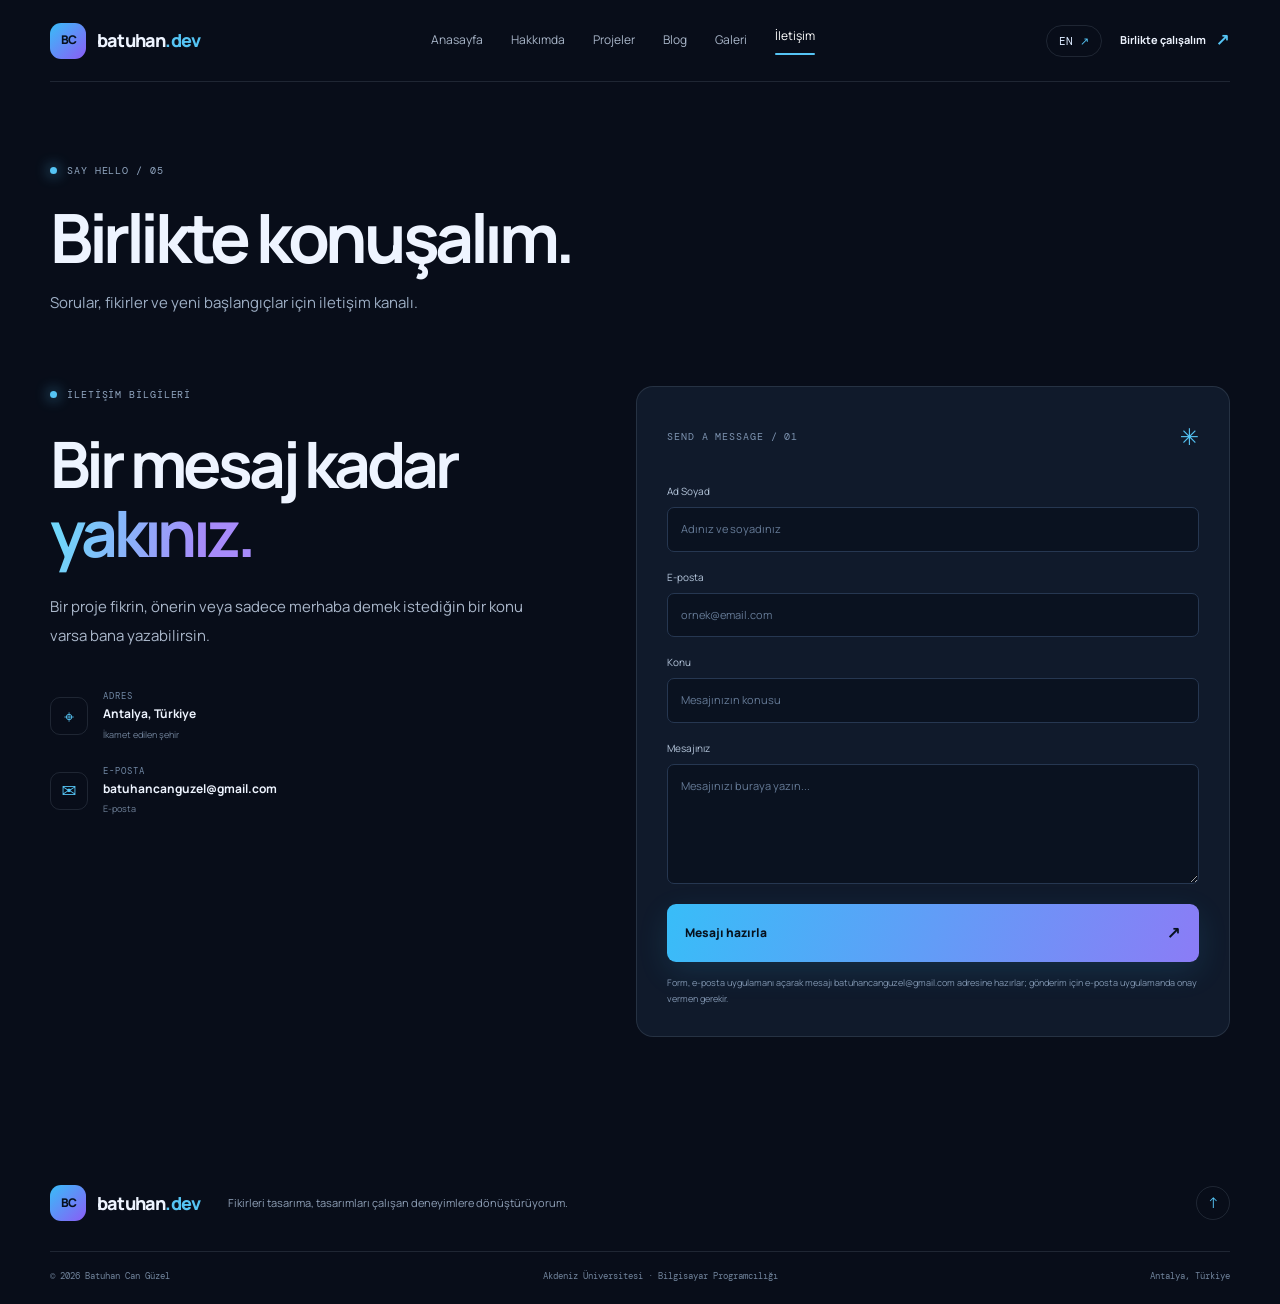
==== commit c0561a55: "Update contact.html" ====
--- a/contact.html
+++ b/contact.html
@@ -1,2 +1,2 @@
 <!DOCTYPE html>
-<html lang="tr"><head><meta charset="utf-8"/><meta content="width=device-width, initial-scale=1" name="viewport"/><meta content="#080d19" name="theme-color"/><title>İletişim | Batuhan Can Güzel</title><meta content="Batuhan Can Güzel ile iletişime geçin. Antalya, Türkiye; kişisel iletişim formu ve iletişim bilgileri." name="description"/><meta content="index,follow" name="robots"/><meta content="Batuhan Can Güzel" name="author"/><meta content="website" property="og:type"/><meta content="İletişim | Batuhan Can Güzel" property="og:title"/><meta content="Batuhan Can Güzel ile iletişime geçin. Antalya, Türkiye; kişisel iletişim formu ve iletişim bilgileri." property="og:description"/><meta content="tr_TR" property="og:locale"/><link href="assets/favicon.svg" rel="icon" type="image/svg+xml"/><link href="https://fonts.googleapis.com" rel="preconnect"/><link crossorigin="" href="https://fonts.gstatic.com" rel="preconnect"/><link href="https://fonts.googleapis.com/css2?family=DM+Mono:wght@400;500&amp;family=Manrope:wght@400;500;600;700;800&amp;display=swap" rel="stylesheet"/><link href="css/style.css" rel="stylesheet"/><script type="application/ld+json">{"@context":"https://schema.org","@type":"Person","name":"Batuhan Can Güzel","jobTitle":"Computer Programming Student","description":"Akdeniz Üniversitesi Bilgisayar Programcılığı öğrencisi; web tasarımı ve yazılım teknolojileriyle ilgileniyor.","address":{"@type":"PostalAddress","addressLocality":"Antalya","addressCountry":"TR"},"alumniOf":{"@type":"CollegeOrUniversity","name":"Akdeniz Üniversitesi"},"knowsAbout":["HTML","CSS","JavaScript","Web Design","Responsive Design"],"telephone":"belirtilmedi","email":"batuhancanguzel@gmail.com"}</script></head><body data-page="contact" id="top"><header class="site-header"><a aria-label="Batuhan Can Güzel ana sayfa" class="brand" href="index.html"><span class="brand-mark">BC</span><span class="brand-name">batuhan<span>.dev</span></span></a><button aria-expanded="false" aria-label="Menüyü aç" class="menu-toggle"><i></i><i></i><i></i></button><nav aria-label="Ana navigasyon" class="main-nav"><a data-en="Home" data-nav="index" data-tr="Anasayfa" href="index.html">Anasayfa</a><a data-en="About" data-nav="about" data-tr="Hakkımda" href="about.html">Hakkımda</a><a data-en="Projects" data-nav="projects" data-tr="Projeler" href="projects.html">Projeler</a><a data-en="Blog" data-nav="blog" data-tr="Blog" href="blog.html">Blog</a><a data-en="Gallery" data-nav="gallery" data-tr="Galeri" href="gallery.html">Galeri</a><a data-en="Contact" data-nav="contact" data-tr="İletişim" href="contact.html">İletişim</a></nav><div class="header-actions"><button aria-label="Switch language" class="lang-switch" type="button">EN <span>↗</span></button><a class="header-cta" href="contact.html"><span data-en="Let's connect" data-tr="Birlikte çalışalım">Birlikte çalışalım</span><b>↗</b></a></div></header><main><section class="page-intro wrap"><div class="eyebrow"><span class="eyebrow-dot"></span>SAY HELLO / 05</div><h1>Birlikte konuşalım.</h1><p class="page-lead" data-en="An open channel for questions, ideas and new beginnings." data-tr="Sorular, fikirler ve yeni başlangıçlar için iletişim kanalı.">Sorular, fikirler ve yeni başlangıçlar için iletişim kanalı.</p></section><section class="wrap content-section contact-layout"><div class="contact-copy"><div class="eyebrow"><span class="eyebrow-dot"></span><span data-en="CONTACT DETAILS" data-tr="İLETİŞİM BİLGİLERİ">İLETİŞİM BİLGİLERİ</span></div><h2 data-en="Just one message&lt;br&gt;&lt;em&gt;away.&lt;/em&gt;" data-tr="Bir mesaj kadar&lt;br&gt;&lt;em&gt;yakınız.&lt;/em&gt;">Bir mesaj kadar<br/><em>yakınız.</em></h2><p class="large-copy" data-en="Have a project idea, a suggestion, or just want to say hello? Send me a message." data-tr="Bir proje fikrin, önerin veya sadece merhaba demek istediğin bir konu varsa bana yazabilirsin.">Bir proje fikrin, önerin veya sadece merhaba demek istediğin bir konu varsa bana yazabilirsin.</p><div class="contact-details"><div><span class="detail-icon">⌖</span><p><small data-en="LOCATION" data-tr="ADRES">ADRES</small><strong>Antalya, Türkiye</strong><em data-en="City of residence" data-tr="İkamet edilen şehir">İkamet edilen şehir</em></p></div><div><span class="detail-icon">✆</span><p><small data-en="PHONE" data-tr="TELEFON">TELEFON</small><strong><a href="tel:belirtilmemiş">belirtilmemiş </a></strong><em data-en="Phone" data-tr="Telefon">Telefon</em></p></div><div><span class="detail-icon">✉</span><p><small data-en="EMAIL" data-tr="E-POSTA">E-POSTA</small><strong><a href="mailto:batuhancanguzel@gmail.com">batuhancanguzel@gmail.com</a></strong><em data-en="Email" data-tr="E-posta">E-posta</em></p></div></div></div><form class="contact-form" id="contactForm"><div class="form-top"><span class="mono">SEND A MESSAGE / 01</span><span class="form-asterisk">✳</span></div><label data-en="Full name" data-tr="Ad Soyad" for="name">Ad Soyad</label><input data-placeholder-en="Your full name" data-placeholder-tr="Adınız ve soyadınız" id="name" name="name" placeholder="Adınız ve soyadınız" required="" type="text"/><label data-en="Email" data-tr="E-posta" for="email">E-posta</label><input id="email" name="email" placeholder="ornek@email.com" required="" type="email"/><label data-en="Subject" data-tr="Konu" for="subject">Konu</label><input data-placeholder-en="Message subject" data-placeholder-tr="Mesajınızın konusu" id="subject" name="subject" placeholder="Mesajınızın konusu" required="" type="text"/><label data-en="Your message" data-tr="Mesajınız" for="message">Mesajınız</label><textarea data-placeholder-en="Write your message here..." data-placeholder-tr="Mesajınızı buraya yazın..." id="message" name="message" placeholder="Mesajınızı buraya yazın..." required="" rows="5"></textarea><button class="btn btn-primary form-submit" type="submit"><span data-en="Prepare message" data-tr="Mesajı hazırla">Mesajı hazırla</span><b>↗</b></button><p aria-live="polite" class="form-feedback" data-en="The form prepares an email to batuhancanguzel@gmail.com in your mail app; you must confirm sending there." data-tr="Form, e-posta uygulamanı açarak mesajı batuhancanguzel@gmail.com adresine hazırlar; gönderim için e-posta uygulamanda onay vermen gerekir." id="formFeedback" role="status">Form, e-posta uygulamanı açarak mesajı batuhancanguzel@gmail.com adresine hazırlar; gönderim için e-posta uygulamanda onay vermen gerekir.</p></form></section></main><footer class="site-footer"><div class="footer-top"><a class="brand" href="index.html"><span class="brand-mark">BC</span><span class="brand-name">batuhan<span>.dev</span></span></a><p data-en="Turning ideas into designs and designs into working experiences." data-tr="Fikirleri tasarıma, tasarımları çalışan deneyimlere dönüştürüyorum.">Fikirleri tasarıma, tasarımları çalışan deneyimlere dönüştürüyorum.</p><a aria-label="Yukarı çık" class="back-top" href="#top">↑</a></div><div class="footer-bottom"><span>© <span id="year"></span> Batuhan Can Güzel</span><span data-en="Akdeniz University · Computer Programming" data-tr="Akdeniz Üniversitesi · Bilgisayar Programcılığı">Akdeniz Üniversitesi · Bilgisayar Programcılığı</span><span>Antalya, Türkiye</span></div></footer><script defer="" src="js/site.js"></script></body></html>
+<html lang="tr"><head><meta charset="utf-8"/><meta content="width=device-width, initial-scale=1" name="viewport"/><meta content="#080d19" name="theme-color"/><title>İletişim | Batuhan Can Güzel</title><meta content="Batuhan Can Güzel ile iletişime geçin. E-posta üzerinden ulaşabilir ve iletişim formunu kullanabilirsiniz." name="description"/><meta content="index,follow" name="robots"/><meta content="Batuhan Can Güzel" name="author"/><meta content="website" property="og:type"/><meta content="İletişim | Batuhan Can Güzel" property="og:title"/><meta content="Batuhan Can Güzel ile iletişime geçin. E-posta üzerinden ulaşabilir ve iletişim formunu kullanabilirsiniz." property="og:description"/><meta content="tr_TR" property="og:locale"/><link href="assets/favicon.svg" rel="icon" type="image/svg+xml"/><link href="https://fonts.googleapis.com" rel="preconnect"/><link crossorigin="" href="https://fonts.gstatic.com" rel="preconnect"/><link href="https://fonts.googleapis.com/css2?family=DM+Mono:wght@400;500&amp;family=Manrope:wght@400;500;600;700;800&amp;display=swap" rel="stylesheet"/><link href="css/style.css" rel="stylesheet"/><script type="application/ld+json">{"@context":"https://schema.org","@type":"Person","name":"Batuhan Can Güzel","jobTitle":"Computer Programming Student","description":"Akdeniz Üniversitesi Bilgisayar Programcılığı öğrencisi; web tasarımı ve yazılım teknolojileriyle ilgileniyor.","address":{"@type":"PostalAddress","addressLocality":"Antalya","addressCountry":"TR"},"alumniOf":{"@type":"CollegeOrUniversity","name":"Akdeniz Üniversitesi"},"knowsAbout":["HTML","CSS","JavaScript","Web Design","Responsive Design"],"email":"batuhancanguzel@gmail.com"}</script></head><body data-page="contact" id="top"><header class="site-header"><a aria-label="Batuhan Can Güzel ana sayfa" class="brand" href="index.html"><span class="brand-mark">BC</span><span class="brand-name">batuhan<span>.dev</span></span></a><button aria-expanded="false" aria-label="Menüyü aç" class="menu-toggle"><i></i><i></i><i></i></button><nav aria-label="Ana navigasyon" class="main-nav"><a data-en="Home" data-nav="index" data-tr="Anasayfa" href="index.html">Anasayfa</a><a data-en="About" data-nav="about" data-tr="Hakkımda" href="about.html">Hakkımda</a><a data-en="Projects" data-nav="projects" data-tr="Projeler" href="projects.html">Projeler</a><a data-en="Blog" data-nav="blog" data-tr="Blog" href="blog.html">Blog</a><a data-en="Gallery" data-nav="gallery" data-tr="Galeri" href="gallery.html">Galeri</a><a data-en="Contact" data-nav="contact" data-tr="İletişim" href="contact.html">İletişim</a></nav><div class="header-actions"><button aria-label="Switch language" class="lang-switch" type="button">EN <span>↗</span></button><a class="header-cta" href="contact.html"><span data-en="Let's connect" data-tr="Birlikte çalışalım">Birlikte çalışalım</span><b>↗</b></a></div></header><main><section class="page-intro wrap"><div class="eyebrow"><span class="eyebrow-dot"></span>SAY HELLO / 05</div><h1>Birlikte konuşalım.</h1><p class="page-lead" data-en="An open channel for questions, ideas and new beginnings." data-tr="Sorular, fikirler ve yeni başlangıçlar için iletişim kanalı.">Sorular, fikirler ve yeni başlangıçlar için iletişim kanalı.</p></section><section class="wrap content-section contact-layout"><div class="contact-copy"><div class="eyebrow"><span class="eyebrow-dot"></span><span data-en="CONTACT DETAILS" data-tr="İLETİŞİM BİLGİLERİ">İLETİŞİM BİLGİLERİ</span></div><h2 data-en="Just one message&lt;br&gt;&lt;em&gt;away.&lt;/em&gt;" data-tr="Bir mesaj kadar&lt;br&gt;&lt;em&gt;yakınız.&lt;/em&gt;">Bir mesaj kadar<br/><em>yakınız.</em></h2><p class="large-copy" data-en="Have a project idea, a suggestion, or just want to say hello? Send me a message." data-tr="Bir proje fikrin, önerin veya sadece merhaba demek istediğin bir konu varsa bana yazabilirsin.">Bir proje fikrin, önerin veya sadece merhaba demek istediğin bir konu varsa bana yazabilirsin.</p><div class="contact-details"><div><span class="detail-icon">⌖</span><p><small data-en="LOCATION" data-tr="ADRES">ADRES</small><strong>Antalya, Türkiye</strong><em data-en="City of residence" data-tr="İkamet edilen şehir">İkamet edilen şehir</em></p></div><div><span class="detail-icon">✉</span><p><small data-en="EMAIL" data-tr="E-POSTA">E-POSTA</small><strong><a href="mailto:batuhancanguzel@gmail.com">batuhancanguzel@gmail.com</a></strong><em data-en="Email" data-tr="E-posta">E-posta</em></p></div></div></div><form class="contact-form" id="contactForm"><div class="form-top"><span class="mono">SEND A MESSAGE / 01</span><span class="form-asterisk">✳</span></div><label data-en="Full name" data-tr="Ad Soyad" for="name">Ad Soyad</label><input data-placeholder-en="Your full name" data-placeholder-tr="Adınız ve soyadınız" id="name" name="name" placeholder="Adınız ve soyadınız" required="" type="text"/><label data-en="Email" data-tr="E-posta" for="email">E-posta</label><input id="email" name="email" placeholder="ornek@email.com" required="" type="email"/><label data-en="Subject" data-tr="Konu" for="subject">Konu</label><input data-placeholder-en="Message subject" data-placeholder-tr="Mesajınızın konusu" id="subject" name="subject" placeholder="Mesajınızın konusu" required="" type="text"/><label data-en="Your message" data-tr="Mesajınız" for="message">Mesajınız</label><textarea data-placeholder-en="Write your message here..." data-placeholder-tr="Mesajınızı buraya yazın..." id="message" name="message" placeholder="Mesajınızı buraya yazın..." required="" rows="5"></textarea><button class="btn btn-primary form-submit" type="submit"><span data-en="Prepare message" data-tr="Mesajı hazırla">Mesajı hazırla</span><b>↗</b></button><p aria-live="polite" class="form-feedback" data-en="The form prepares an email to batuhancanguzel@gmail.com in your mail app; you must confirm sending there." data-tr="Form, e-posta uygulamanı açarak mesajı batuhancanguzel@gmail.com adresine hazırlar; gönderim için e-posta uygulamanda onay vermen gerekir." id="formFeedback" role="status">Form, e-posta uygulamanı açarak mesajı batuhancanguzel@gmail.com adresine hazırlar; gönderim için e-posta uygulamanda onay vermen gerekir.</p></form></section></main><footer class="site-footer"><div class="footer-top"><a class="brand" href="index.html"><span class="brand-mark">BC</span><span class="brand-name">batuhan<span>.dev</span></span></a><p data-en="Turning ideas into designs and designs into working experiences." data-tr="Fikirleri tasarıma, tasarımları çalışan deneyimlere dönüştürüyorum.">Fikirleri tasarıma, tasarımları çalışan deneyimlere dönüştürüyorum.</p><a aria-label="Yukarı çık" class="back-top" href="#top">↑</a></div><div class="footer-bottom"><span>© <span id="year"></span> Batuhan Can Güzel</span><span data-en="Akdeniz University · Computer Programming" data-tr="Akdeniz Üniversitesi · Bilgisayar Programcılığı">Akdeniz Üniversitesi · Bilgisayar Programcılığı</span><span>Antalya, Türkiye</span></div></footer><script defer="" src="js/site.js"></script></body></html>
